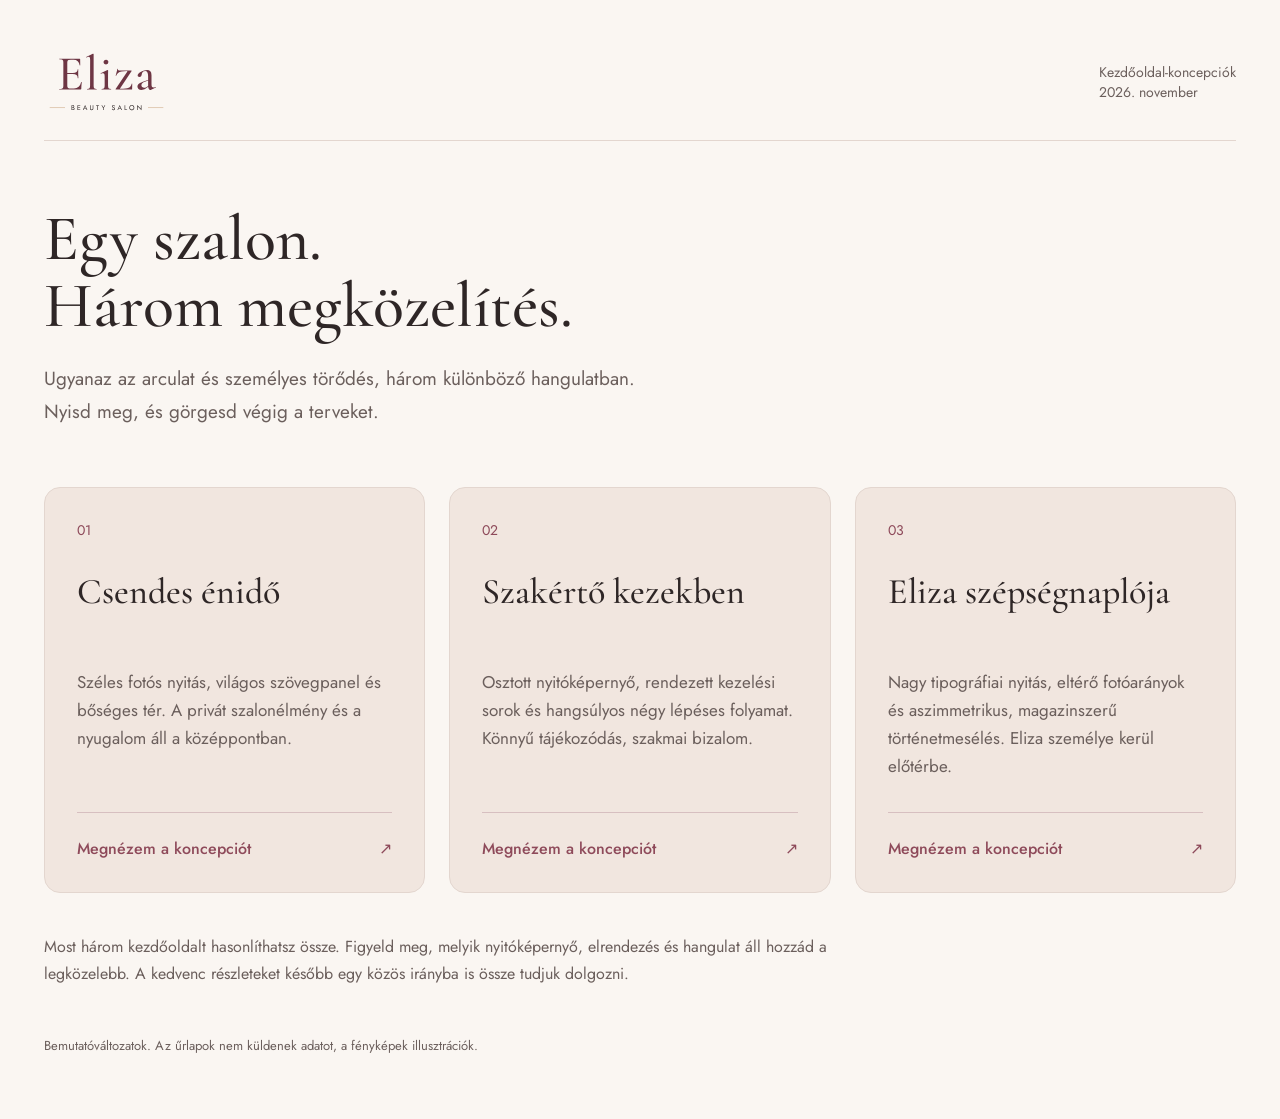
==== index.html @ 1684e40f "Három Eliza kezdőoldal-koncepció és navigátor" ====
<!doctype html><html lang="hu"><head><meta charset="utf-8"><meta name="viewport" content="width=device-width, initial-scale=1"><title>Három koncepció | Eliza Beauty Salon</title><link rel="icon" href="logo/favicon.svg"><link href="https://fonts.googleapis.com/css2?family=Cormorant+Garamond:wght@500;600&family=Jost:wght@400;500&display=swap" rel="stylesheet"><style>*{box-sizing:border-box}body{margin:0;background:#FAF6F2;color:#2E2626;font-family:Jost,Arial,sans-serif}main{max-width:1240px;margin:auto;padding:48px 24px 64px}header{display:flex;align-items:center;justify-content:space-between;border-bottom:1px solid #E3D6CF;padding-bottom:24px;gap:24px}header img{width:125px;height:68px;object-fit:contain}header span{color:#6B5F5C;font-size:14px}.intro{padding:64px 0 40px;max-width:760px}h1,h2{font-family:'Cormorant Garamond',Georgia,serif;font-weight:500}h1{font-size:clamp(42px,5vw,72px);line-height:1.05;margin:0 0 24px}.intro p{font-size:19px;line-height:1.7;color:#6B5F5C;max-width:620px}.grid{display:grid;grid-template-columns:repeat(3,1fr);gap:24px}.concept{display:flex;flex-direction:column;align-items:flex-start;padding:32px;background:#F1E6DF;border:1px solid #E3D6CF;border-radius:16px;text-decoration:none;color:inherit;transition:transform .2s,border-color .2s}.concept:hover{transform:translateY(-5px);border-color:#8E4A5A}.concept:focus-visible{outline:3px solid #8E4A5A;outline-offset:5px}.number{color:#8E4A5A;font-size:14px}.concept h2{font-size:36px;line-height:1.1;min-height:80px;margin:32px 0 16px}.concept p{font-size:17px;line-height:1.65;color:#6B5F5C;margin:0 0 32px}.open{margin-top:auto;color:#8E4A5A;border-top:1px solid #d7bfc0;padding-top:24px;width:100%;display:flex;justify-content:space-between;font-weight:500}.note{margin-top:40px;max-width:790px;font-size:16px;line-height:1.7;color:#6B5F5C}footer{margin-top:48px;font-size:13px;color:#6B5F5C}@media(max-width:760px){main{padding:24px 20px}.grid{grid-template-columns:1fr}.intro{padding:40px 0 24px}.concept h2{min-height:0;margin-top:20px}header span{max-width:150px;text-align:right}}@media(prefers-reduced-motion:reduce){*{transition:none!important}}</style></head><body><main><header><img src="logo/logo.svg" alt="Eliza Beauty Salon"><span>Kezdőoldal-koncepciók<br>2026. november</span></header><section class="intro"><h1>Egy szalon.<br>Három megközelítés.</h1><p>Ugyanaz az arculat és személyes törődés, három különböző hangulatban. Nyisd meg, és görgesd végig a terveket.</p></section><section class="grid" aria-label="A három koncepció"><a class="concept" href="koncepcio-1-csendes-enido.html"><span class="number">01</span><h2>Csendes énidő</h2><p>Széles fotós nyitás, világos szövegpanel és bőséges tér. A privát szalonélmény és a nyugalom áll a középpontban.</p><span class="open">Megnézem a koncepciót <span aria-hidden="true">↗</span></span></a>
<a class="concept" href="koncepcio-2-szakerto-kezekben.html"><span class="number">02</span><h2>Szakértő kezekben</h2><p>Osztott nyitóképernyő, rendezett kezelési sorok és hangsúlyos négy lépéses folyamat. Könnyű tájékozódás, szakmai bizalom.</p><span class="open">Megnézem a koncepciót <span aria-hidden="true">↗</span></span></a>
<a class="concept" href="koncepcio-3-eliza-szepsegnaploja.html"><span class="number">03</span><h2>Eliza szépségnaplója</h2><p>Nagy tipográfiai nyitás, eltérő fotóarányok és aszimmetrikus, magazinszerű történetmesélés. Eliza személye kerül előtérbe.</p><span class="open">Megnézem a koncepciót <span aria-hidden="true">↗</span></span></a></section><p class="note">Most három kezdőoldalt hasonlíthatsz össze. Figyeld meg, melyik nyitóképernyő, elrendezés és hangulat áll hozzád a legközelebb. A kedvenc részleteket később egy közös irányba is össze tudjuk dolgozni.</p><footer>Bemutatóváltozatok. Az űrlapok nem küldenek adatot, a fényképek illusztrációk.</footer></main></body></html>
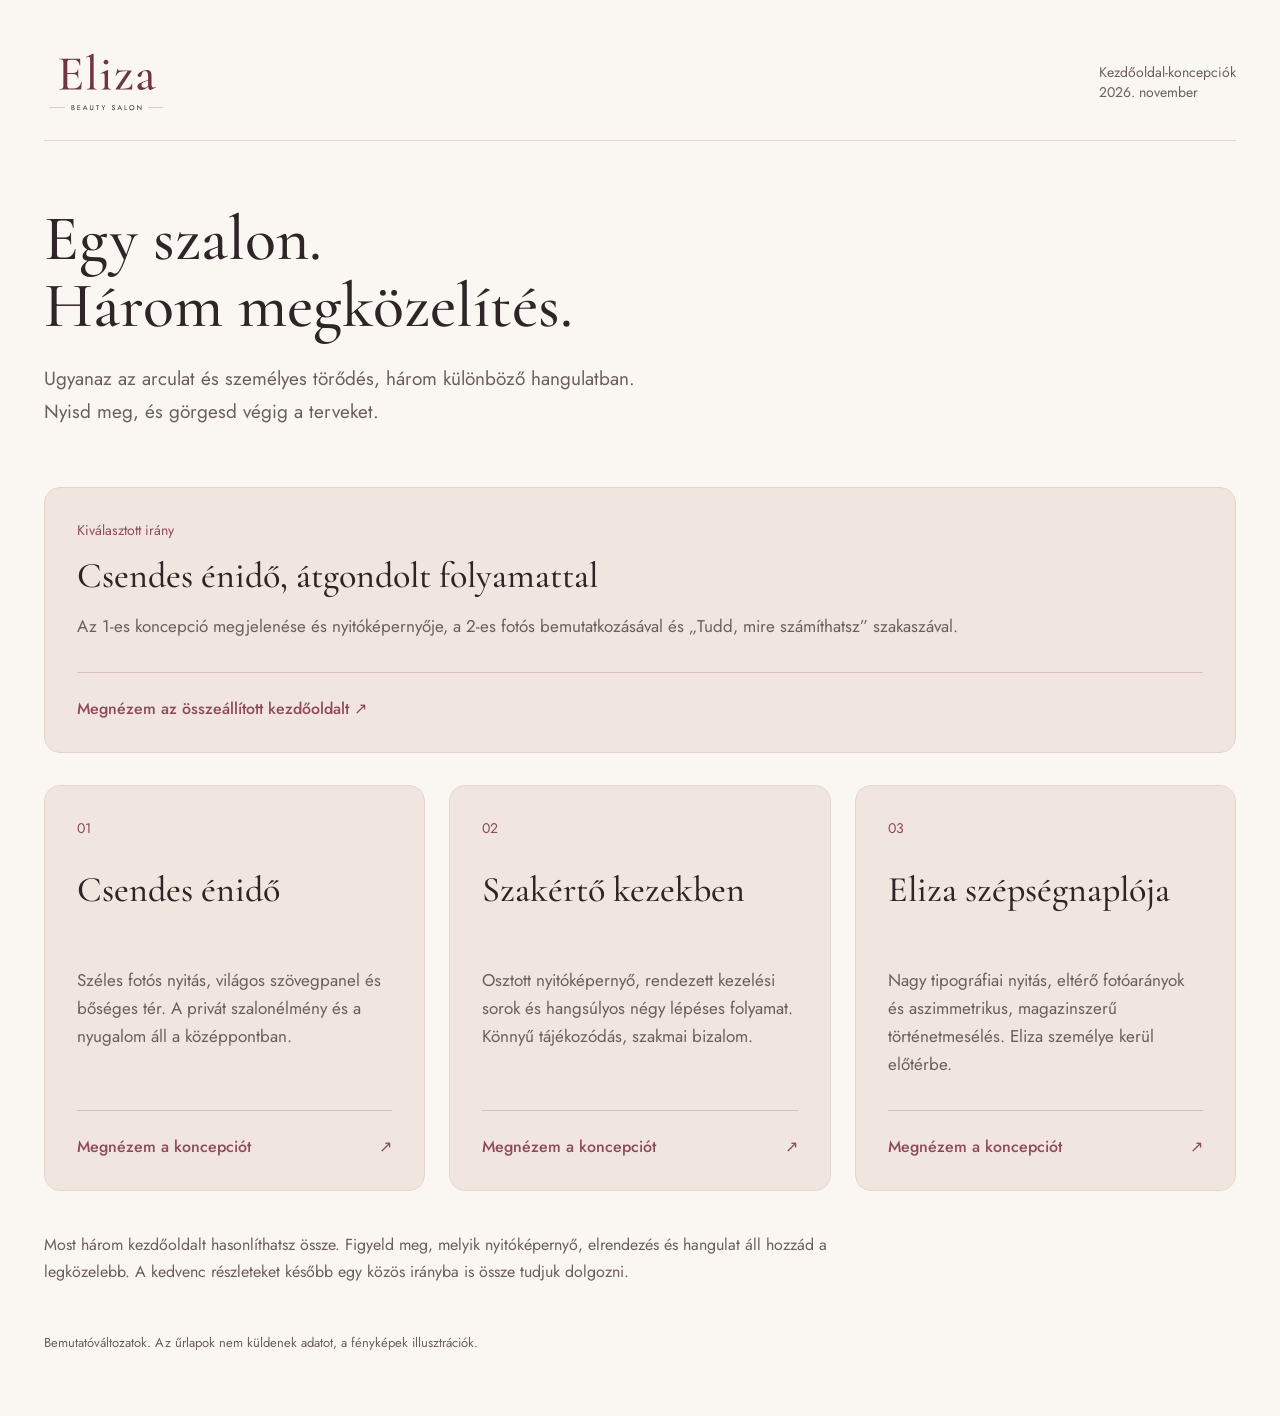
==== commit f181a9c9: "Kiválasztott kezdőoldal: első irány, második bemutatkozás és folyamat" ====
--- a/index.html
+++ b/index.html
@@ -1,3 +1,3 @@
-<!doctype html><html lang="hu"><head><meta charset="utf-8"><meta name="viewport" content="width=device-width, initial-scale=1"><title>Három koncepció | Eliza Beauty Salon</title><link rel="icon" href="logo/favicon.svg"><link href="https://fonts.googleapis.com/css2?family=Cormorant+Garamond:wght@500;600&family=Jost:wght@400;500&display=swap" rel="stylesheet"><style>*{box-sizing:border-box}body{margin:0;background:#FAF6F2;color:#2E2626;font-family:Jost,Arial,sans-serif}main{max-width:1240px;margin:auto;padding:48px 24px 64px}header{display:flex;align-items:center;justify-content:space-between;border-bottom:1px solid #E3D6CF;padding-bottom:24px;gap:24px}header img{width:125px;height:68px;object-fit:contain}header span{color:#6B5F5C;font-size:14px}.intro{padding:64px 0 40px;max-width:760px}h1,h2{font-family:'Cormorant Garamond',Georgia,serif;font-weight:500}h1{font-size:clamp(42px,5vw,72px);line-height:1.05;margin:0 0 24px}.intro p{font-size:19px;line-height:1.7;color:#6B5F5C;max-width:620px}.grid{display:grid;grid-template-columns:repeat(3,1fr);gap:24px}.concept{display:flex;flex-direction:column;align-items:flex-start;padding:32px;background:#F1E6DF;border:1px solid #E3D6CF;border-radius:16px;text-decoration:none;color:inherit;transition:transform .2s,border-color .2s}.concept:hover{transform:translateY(-5px);border-color:#8E4A5A}.concept:focus-visible{outline:3px solid #8E4A5A;outline-offset:5px}.number{color:#8E4A5A;font-size:14px}.concept h2{font-size:36px;line-height:1.1;min-height:80px;margin:32px 0 16px}.concept p{font-size:17px;line-height:1.65;color:#6B5F5C;margin:0 0 32px}.open{margin-top:auto;color:#8E4A5A;border-top:1px solid #d7bfc0;padding-top:24px;width:100%;display:flex;justify-content:space-between;font-weight:500}.note{margin-top:40px;max-width:790px;font-size:16px;line-height:1.7;color:#6B5F5C}footer{margin-top:48px;font-size:13px;color:#6B5F5C}@media(max-width:760px){main{padding:24px 20px}.grid{grid-template-columns:1fr}.intro{padding:40px 0 24px}.concept h2{min-height:0;margin-top:20px}header span{max-width:150px;text-align:right}}@media(prefers-reduced-motion:reduce){*{transition:none!important}}</style></head><body><main><header><img src="logo/logo.svg" alt="Eliza Beauty Salon"><span>Kezdőoldal-koncepciók<br>2026. november</span></header><section class="intro"><h1>Egy szalon.<br>Három megközelítés.</h1><p>Ugyanaz az arculat és személyes törődés, három különböző hangulatban. Nyisd meg, és görgesd végig a terveket.</p></section><section class="grid" aria-label="A három koncepció"><a class="concept" href="koncepcio-1-csendes-enido.html"><span class="number">01</span><h2>Csendes énidő</h2><p>Széles fotós nyitás, világos szövegpanel és bőséges tér. A privát szalonélmény és a nyugalom áll a középpontban.</p><span class="open">Megnézem a koncepciót <span aria-hidden="true">↗</span></span></a>
+<!doctype html><html lang="hu"><head><meta charset="utf-8"><meta name="viewport" content="width=device-width, initial-scale=1"><title>Három koncepció | Eliza Beauty Salon</title><link rel="icon" href="logo/favicon.svg"><link href="https://fonts.googleapis.com/css2?family=Cormorant+Garamond:wght@500;600&family=Jost:wght@400;500&display=swap" rel="stylesheet"><style>*{box-sizing:border-box}body{margin:0;background:#FAF6F2;color:#2E2626;font-family:Jost,Arial,sans-serif}main{max-width:1240px;margin:auto;padding:48px 24px 64px}header{display:flex;align-items:center;justify-content:space-between;border-bottom:1px solid #E3D6CF;padding-bottom:24px;gap:24px}header img{width:125px;height:68px;object-fit:contain}header span{color:#6B5F5C;font-size:14px}.intro{padding:64px 0 40px;max-width:760px}h1,h2{font-family:'Cormorant Garamond',Georgia,serif;font-weight:500}h1{font-size:clamp(42px,5vw,72px);line-height:1.05;margin:0 0 24px}.intro p{font-size:19px;line-height:1.7;color:#6B5F5C;max-width:620px}.grid{display:grid;grid-template-columns:repeat(3,1fr);gap:24px}.concept{display:flex;flex-direction:column;align-items:flex-start;padding:32px;background:#F1E6DF;border:1px solid #E3D6CF;border-radius:16px;text-decoration:none;color:inherit;transition:transform .2s,border-color .2s}.concept:hover{transform:translateY(-5px);border-color:#8E4A5A}.concept:focus-visible{outline:3px solid #8E4A5A;outline-offset:5px}.number{color:#8E4A5A;font-size:14px}.concept h2{font-size:36px;line-height:1.1;min-height:80px;margin:32px 0 16px}.concept p{font-size:17px;line-height:1.65;color:#6B5F5C;margin:0 0 32px}.open{margin-top:auto;color:#8E4A5A;border-top:1px solid #d7bfc0;padding-top:24px;width:100%;display:flex;justify-content:space-between;font-weight:500}.note{margin-top:40px;max-width:790px;font-size:16px;line-height:1.7;color:#6B5F5C}footer{margin-top:48px;font-size:13px;color:#6B5F5C}@media(max-width:760px){main{padding:24px 20px}.grid{grid-template-columns:1fr}.intro{padding:40px 0 24px}.concept h2{min-height:0;margin-top:20px}header span{max-width:150px;text-align:right}}@media(prefers-reduced-motion:reduce){*{transition:none!important}}</style></head><body><main><header><img src="logo/logo.svg" alt="Eliza Beauty Salon"><span>Kezdőoldal-koncepciók<br>2026. november</span></header><section class="intro"><h1>Egy szalon.<br>Három megközelítés.</h1><p>Ugyanaz az arculat és személyes törődés, három különböző hangulatban. Nyisd meg, és görgesd végig a terveket.</p></section><a class="concept" style="margin-bottom:32px" href="kivalasztott-kezdooldal.html"><span class="number">Kiválasztott irány</span><h2 style="min-height:0;margin:16px 0">Csendes énidő, átgondolt folyamattal</h2><p>Az 1-es koncepció megjelenése és nyitóképernyője, a 2-es fotós bemutatkozásával és „Tudd, mire számíthatsz” szakaszával.</p><span class="open">Megnézem az összeállított kezdőoldalt ↗</span></a><section class="grid" aria-label="A három koncepció"><a class="concept" href="koncepcio-1-csendes-enido.html"><span class="number">01</span><h2>Csendes énidő</h2><p>Széles fotós nyitás, világos szövegpanel és bőséges tér. A privát szalonélmény és a nyugalom áll a középpontban.</p><span class="open">Megnézem a koncepciót <span aria-hidden="true">↗</span></span></a>
 <a class="concept" href="koncepcio-2-szakerto-kezekben.html"><span class="number">02</span><h2>Szakértő kezekben</h2><p>Osztott nyitóképernyő, rendezett kezelési sorok és hangsúlyos négy lépéses folyamat. Könnyű tájékozódás, szakmai bizalom.</p><span class="open">Megnézem a koncepciót <span aria-hidden="true">↗</span></span></a>
 <a class="concept" href="koncepcio-3-eliza-szepsegnaploja.html"><span class="number">03</span><h2>Eliza szépségnaplója</h2><p>Nagy tipográfiai nyitás, eltérő fotóarányok és aszimmetrikus, magazinszerű történetmesélés. Eliza személye kerül előtérbe.</p><span class="open">Megnézem a koncepciót <span aria-hidden="true">↗</span></span></a></section><p class="note">Most három kezdőoldalt hasonlíthatsz össze. Figyeld meg, melyik nyitóképernyő, elrendezés és hangulat áll hozzád a legközelebb. A kedvenc részleteket később egy közös irányba is össze tudjuk dolgozni.</p><footer>Bemutatóváltozatok. Az űrlapok nem küldenek adatot, a fényképek illusztrációk.</footer></main></body></html>
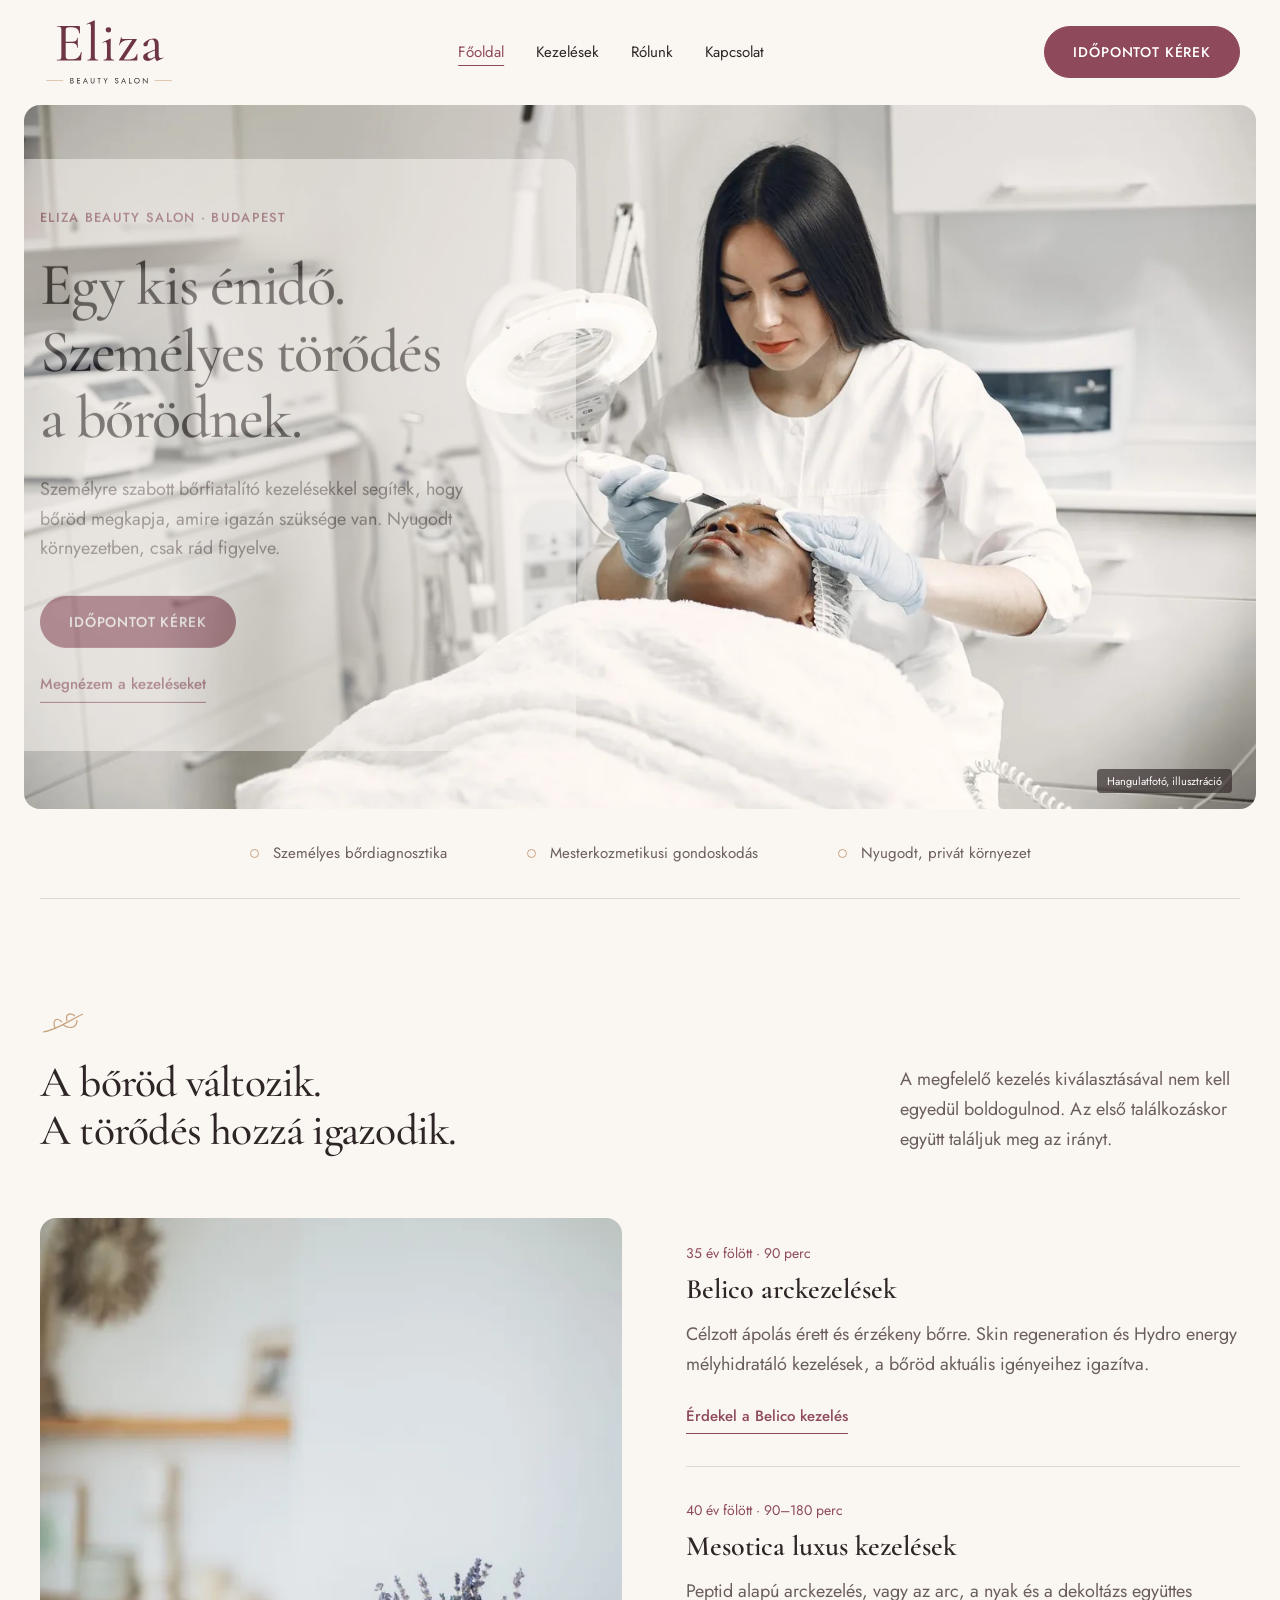
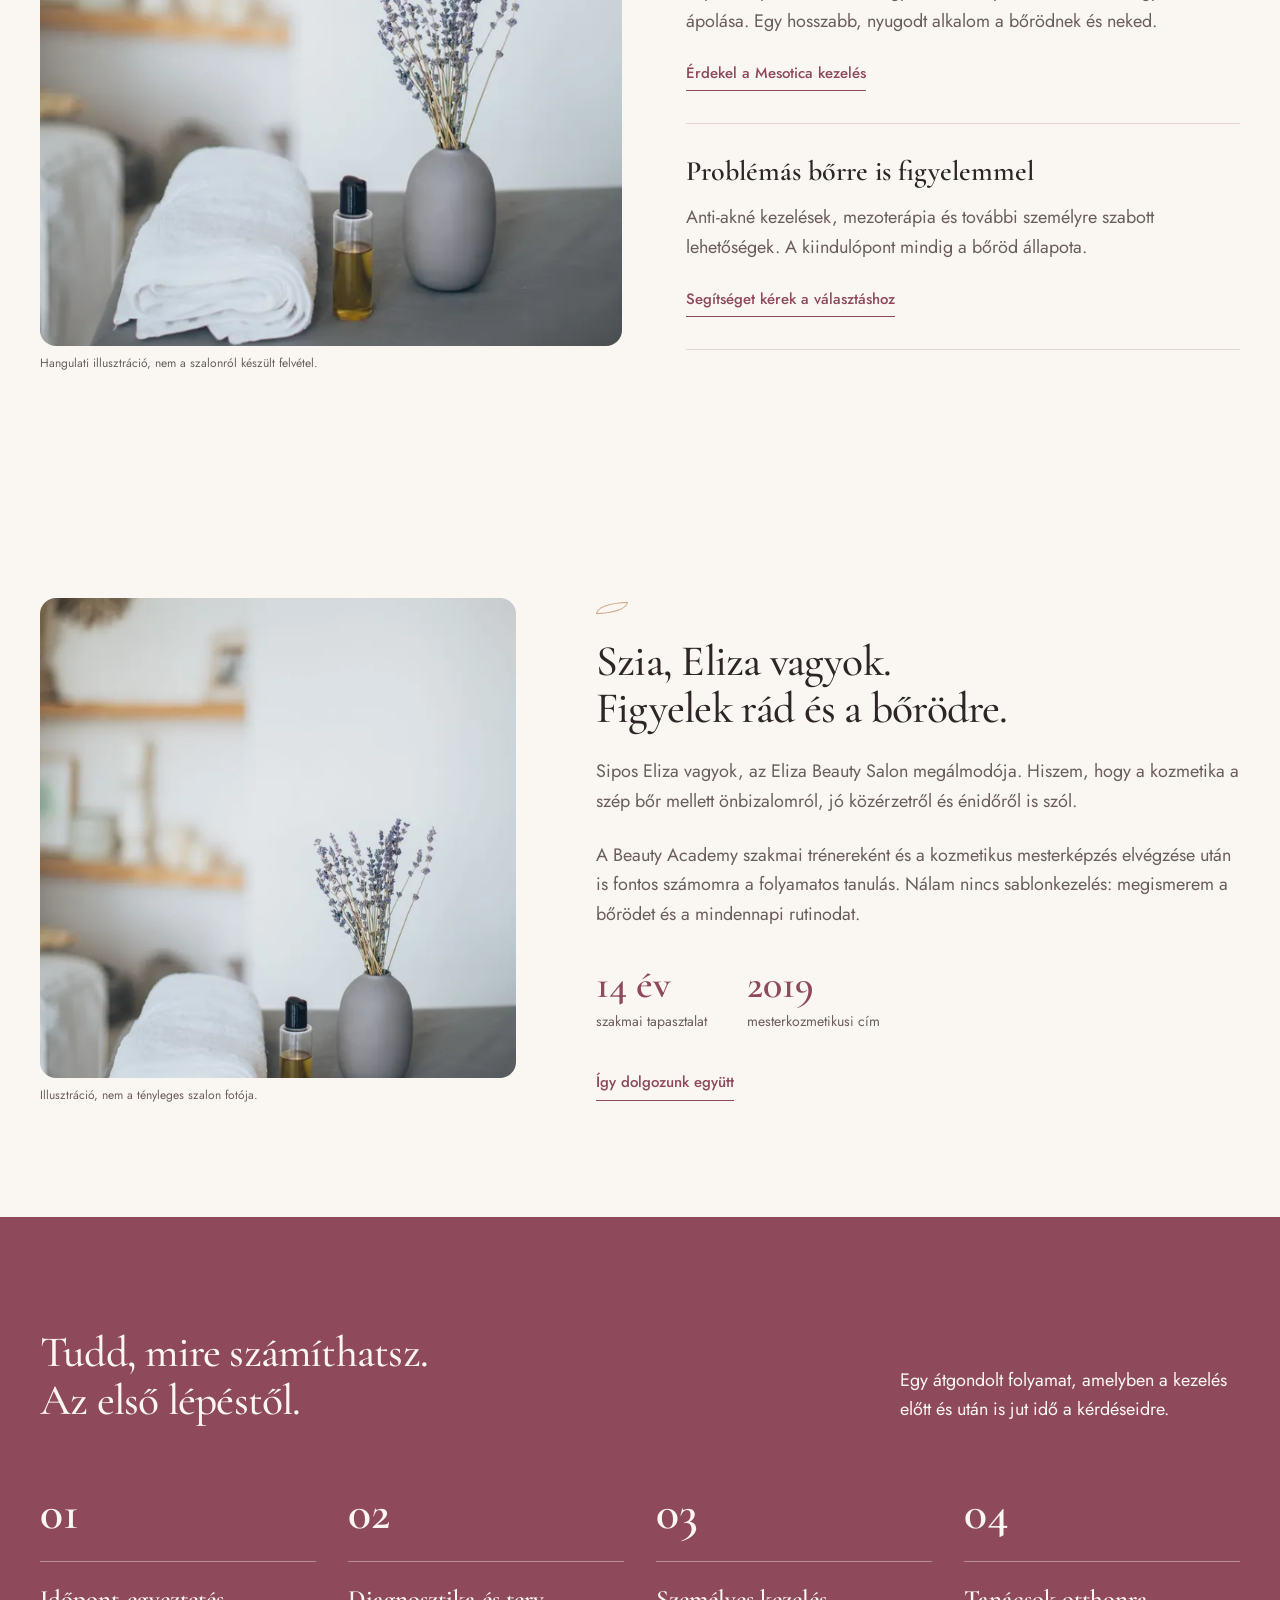
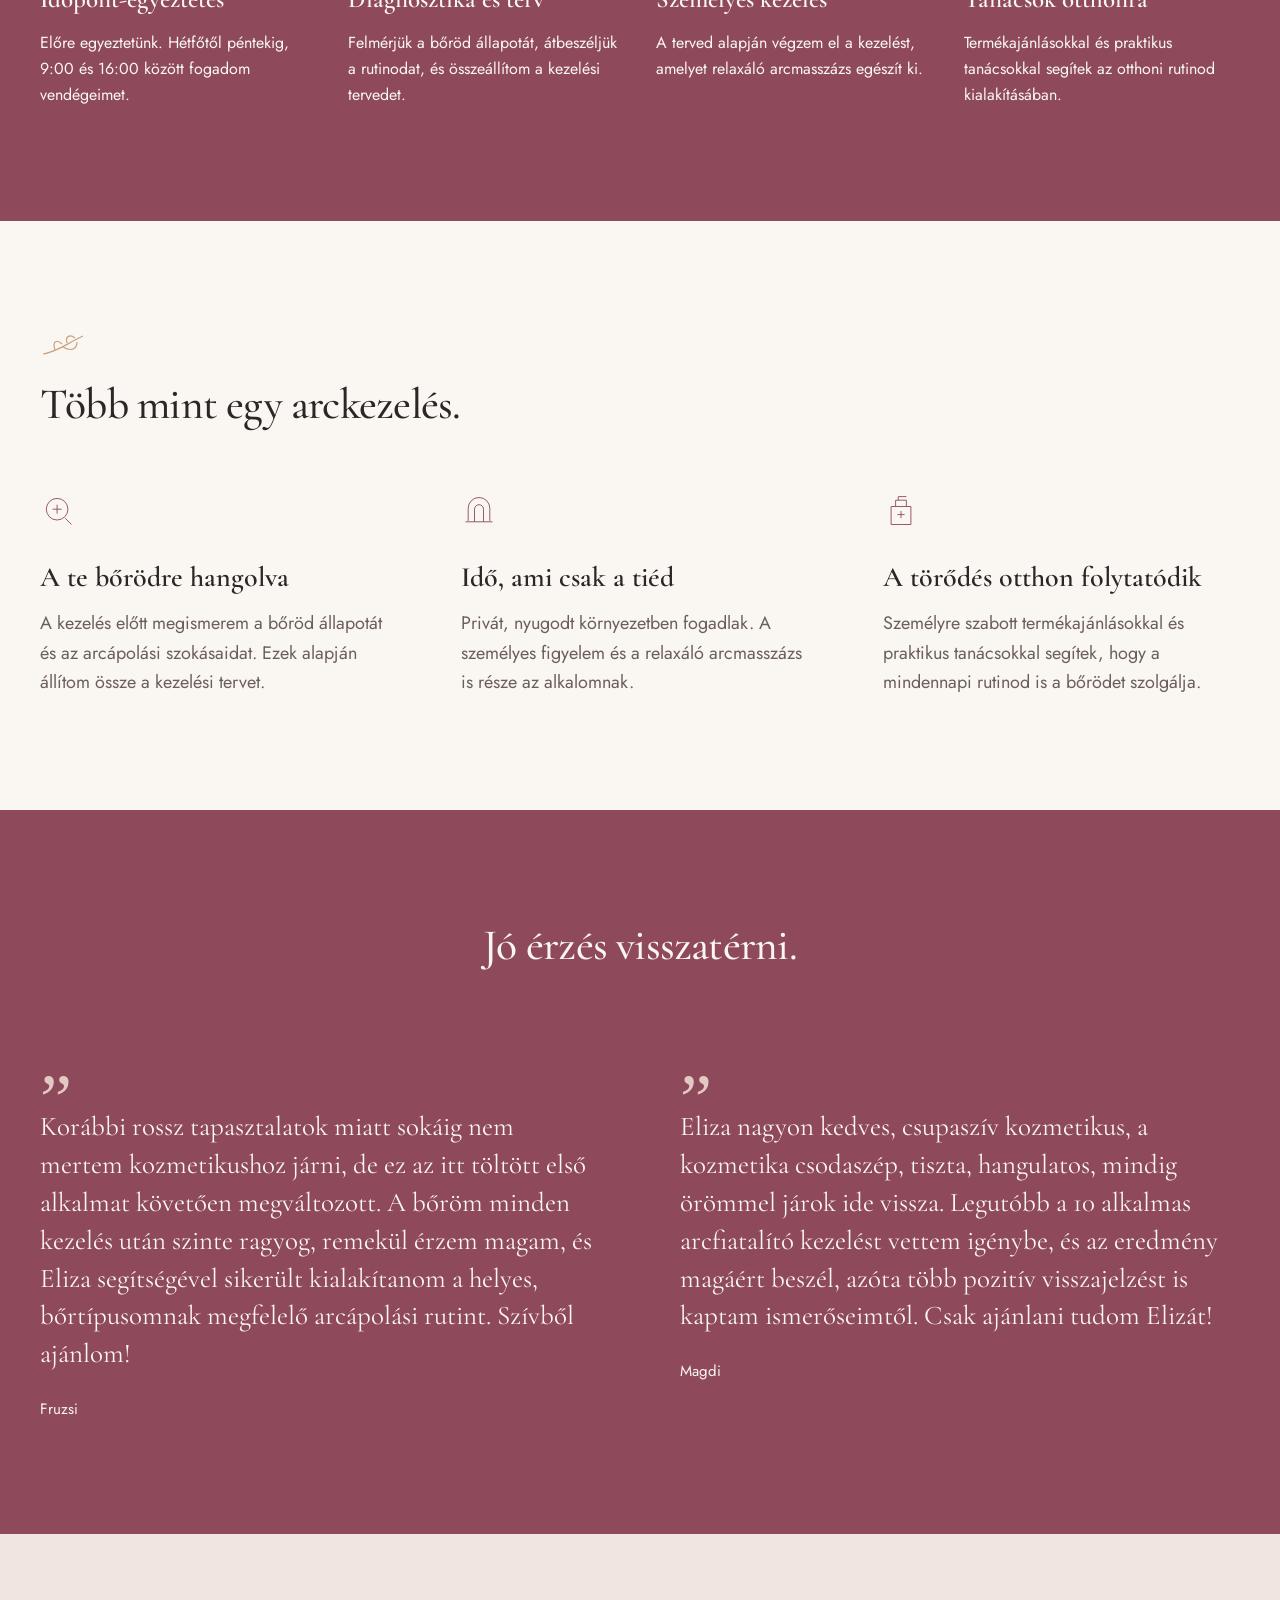
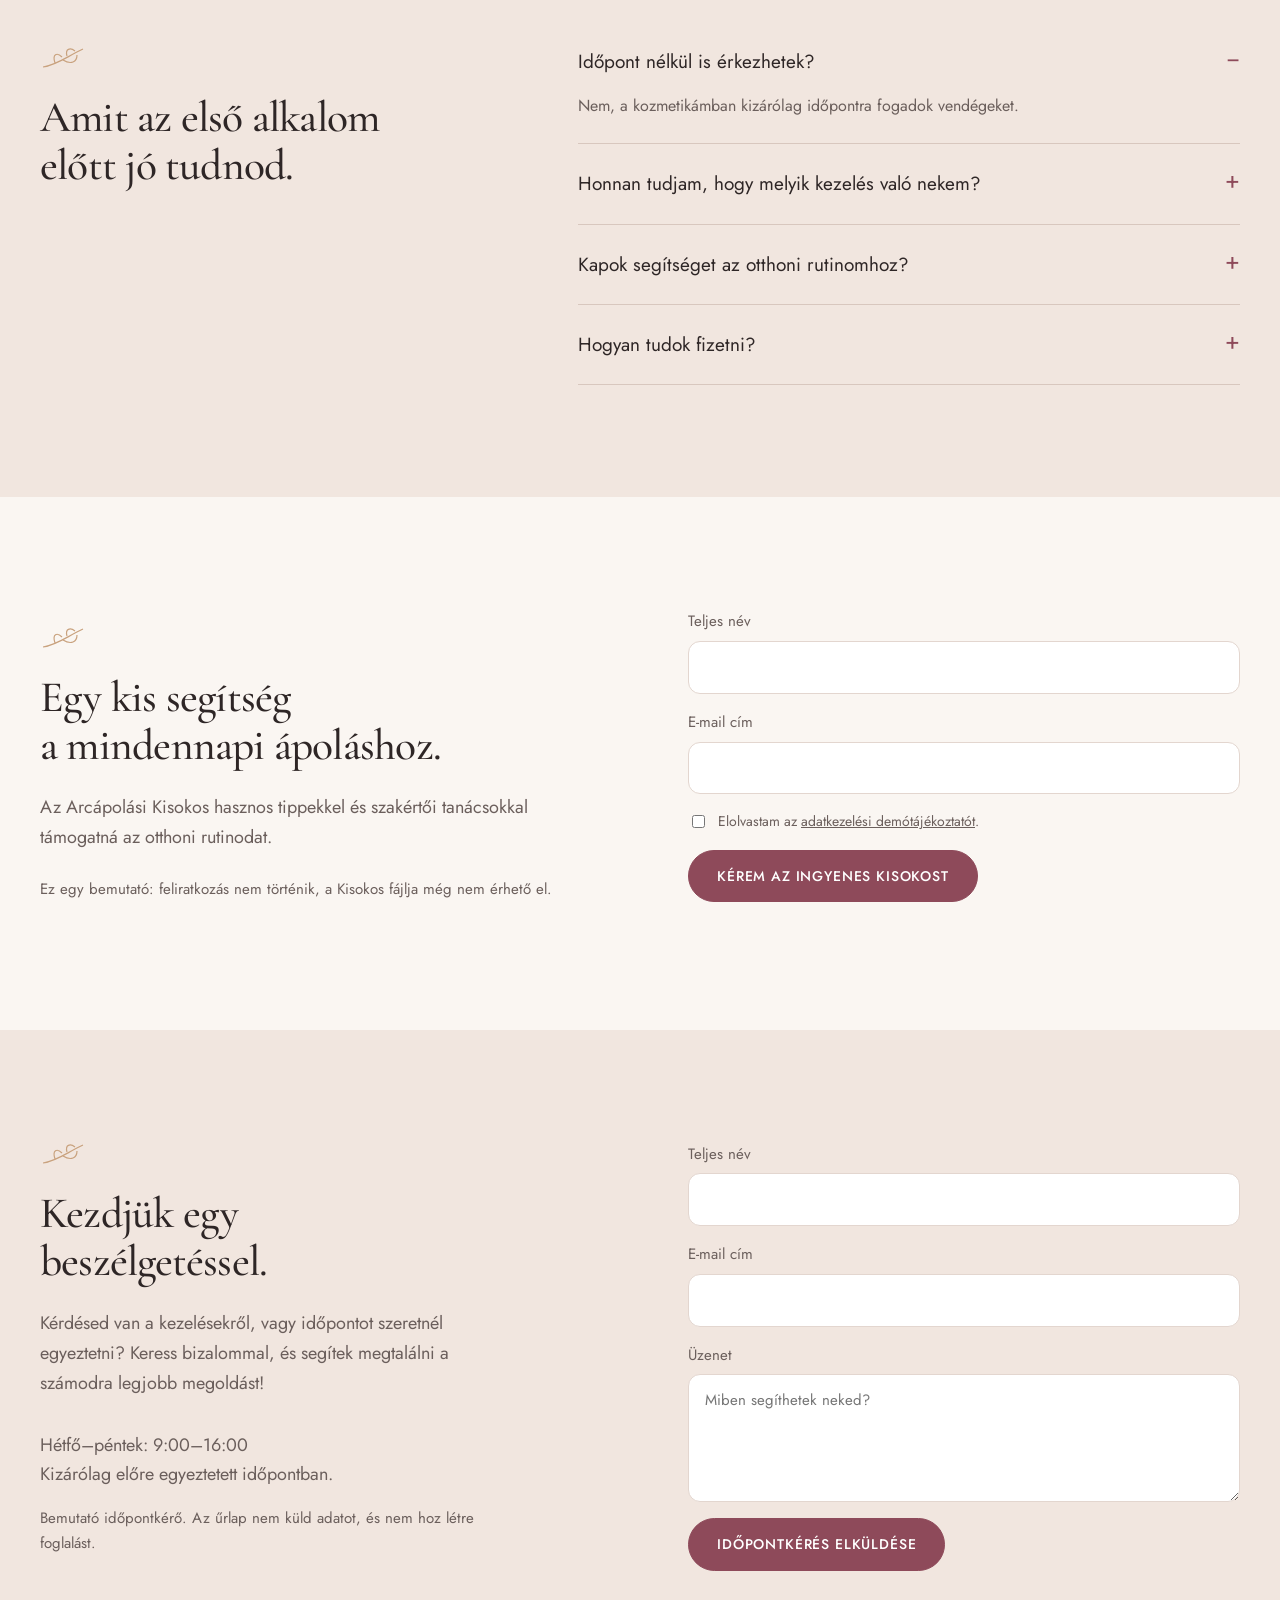
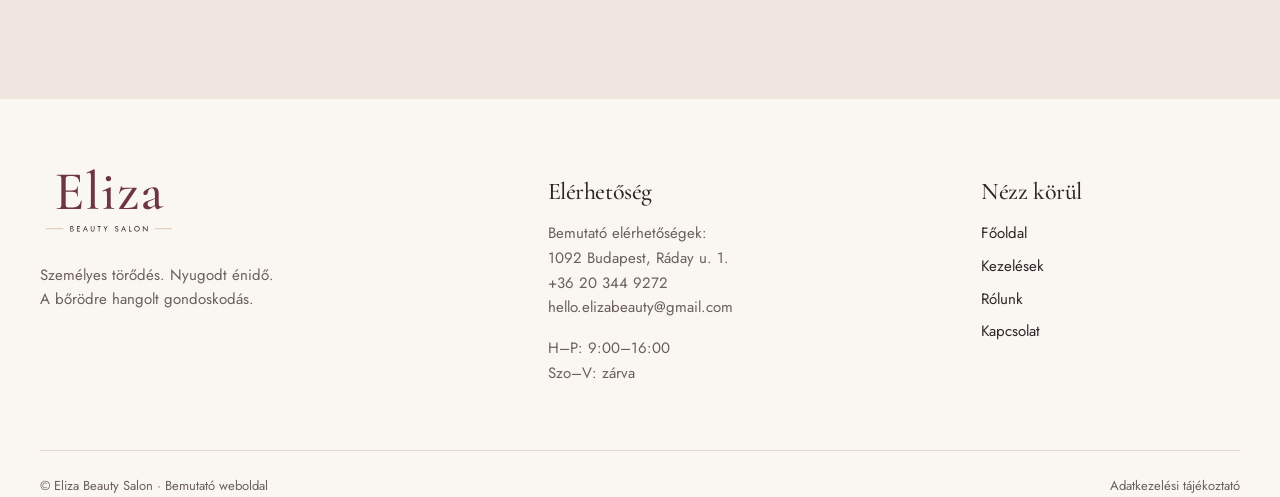
==== commit 45f7ad4a: "Teljes demóoldal: kezelések, rólunk, kapcsolat és adatkezelés" ====
--- a/index.html
+++ b/index.html
@@ -1,3 +1 @@
-<!doctype html><html lang="hu"><head><meta charset="utf-8"><meta name="viewport" content="width=device-width, initial-scale=1"><title>Három koncepció | Eliza Beauty Salon</title><link rel="icon" href="logo/favicon.svg"><link href="https://fonts.googleapis.com/css2?family=Cormorant+Garamond:wght@500;600&family=Jost:wght@400;500&display=swap" rel="stylesheet"><style>*{box-sizing:border-box}body{margin:0;background:#FAF6F2;color:#2E2626;font-family:Jost,Arial,sans-serif}main{max-width:1240px;margin:auto;padding:48px 24px 64px}header{display:flex;align-items:center;justify-content:space-between;border-bottom:1px solid #E3D6CF;padding-bottom:24px;gap:24px}header img{width:125px;height:68px;object-fit:contain}header span{color:#6B5F5C;font-size:14px}.intro{padding:64px 0 40px;max-width:760px}h1,h2{font-family:'Cormorant Garamond',Georgia,serif;font-weight:500}h1{font-size:clamp(42px,5vw,72px);line-height:1.05;margin:0 0 24px}.intro p{font-size:19px;line-height:1.7;color:#6B5F5C;max-width:620px}.grid{display:grid;grid-template-columns:repeat(3,1fr);gap:24px}.concept{display:flex;flex-direction:column;align-items:flex-start;padding:32px;background:#F1E6DF;border:1px solid #E3D6CF;border-radius:16px;text-decoration:none;color:inherit;transition:transform .2s,border-color .2s}.concept:hover{transform:translateY(-5px);border-color:#8E4A5A}.concept:focus-visible{outline:3px solid #8E4A5A;outline-offset:5px}.number{color:#8E4A5A;font-size:14px}.concept h2{font-size:36px;line-height:1.1;min-height:80px;margin:32px 0 16px}.concept p{font-size:17px;line-height:1.65;color:#6B5F5C;margin:0 0 32px}.open{margin-top:auto;color:#8E4A5A;border-top:1px solid #d7bfc0;padding-top:24px;width:100%;display:flex;justify-content:space-between;font-weight:500}.note{margin-top:40px;max-width:790px;font-size:16px;line-height:1.7;color:#6B5F5C}footer{margin-top:48px;font-size:13px;color:#6B5F5C}@media(max-width:760px){main{padding:24px 20px}.grid{grid-template-columns:1fr}.intro{padding:40px 0 24px}.concept h2{min-height:0;margin-top:20px}header span{max-width:150px;text-align:right}}@media(prefers-reduced-motion:reduce){*{transition:none!important}}</style></head><body><main><header><img src="logo/logo.svg" alt="Eliza Beauty Salon"><span>Kezdőoldal-koncepciók<br>2026. november</span></header><section class="intro"><h1>Egy szalon.<br>Három megközelítés.</h1><p>Ugyanaz az arculat és személyes törődés, három különböző hangulatban. Nyisd meg, és görgesd végig a terveket.</p></section><a class="concept" style="margin-bottom:32px" href="kivalasztott-kezdooldal.html"><span class="number">Kiválasztott irány</span><h2 style="min-height:0;margin:16px 0">Csendes énidő, átgondolt folyamattal</h2><p>Az 1-es koncepció megjelenése és nyitóképernyője, a 2-es fotós bemutatkozásával és „Tudd, mire számíthatsz” szakaszával.</p><span class="open">Megnézem az összeállított kezdőoldalt ↗</span></a><section class="grid" aria-label="A három koncepció"><a class="concept" href="koncepcio-1-csendes-enido.html"><span class="number">01</span><h2>Csendes énidő</h2><p>Széles fotós nyitás, világos szövegpanel és bőséges tér. A privát szalonélmény és a nyugalom áll a középpontban.</p><span class="open">Megnézem a koncepciót <span aria-hidden="true">↗</span></span></a>
-<a class="concept" href="koncepcio-2-szakerto-kezekben.html"><span class="number">02</span><h2>Szakértő kezekben</h2><p>Osztott nyitóképernyő, rendezett kezelési sorok és hangsúlyos négy lépéses folyamat. Könnyű tájékozódás, szakmai bizalom.</p><span class="open">Megnézem a koncepciót <span aria-hidden="true">↗</span></span></a>
-<a class="concept" href="koncepcio-3-eliza-szepsegnaploja.html"><span class="number">03</span><h2>Eliza szépségnaplója</h2><p>Nagy tipográfiai nyitás, eltérő fotóarányok és aszimmetrikus, magazinszerű történetmesélés. Eliza személye kerül előtérbe.</p><span class="open">Megnézem a koncepciót <span aria-hidden="true">↗</span></span></a></section><p class="note">Most három kezdőoldalt hasonlíthatsz össze. Figyeld meg, melyik nyitóképernyő, elrendezés és hangulat áll hozzád a legközelebb. A kedvenc részleteket később egy közös irányba is össze tudjuk dolgozni.</p><footer>Bemutatóváltozatok. Az űrlapok nem küldenek adatot, a fényképek illusztrációk.</footer></main></body></html>
+<!doctype html><html lang="hu"><head><meta charset="utf-8"><meta name="viewport" content="width=device-width,initial-scale=1"><title>Eliza Beauty Salon</title><meta http-equiv="refresh" content="0;url=public/index.html"></head><body><a href="public/index.html">Az Eliza Beauty Salon weboldala</a> · <a href="koncepciok.html">Korábbi koncepciók</a></body></html>
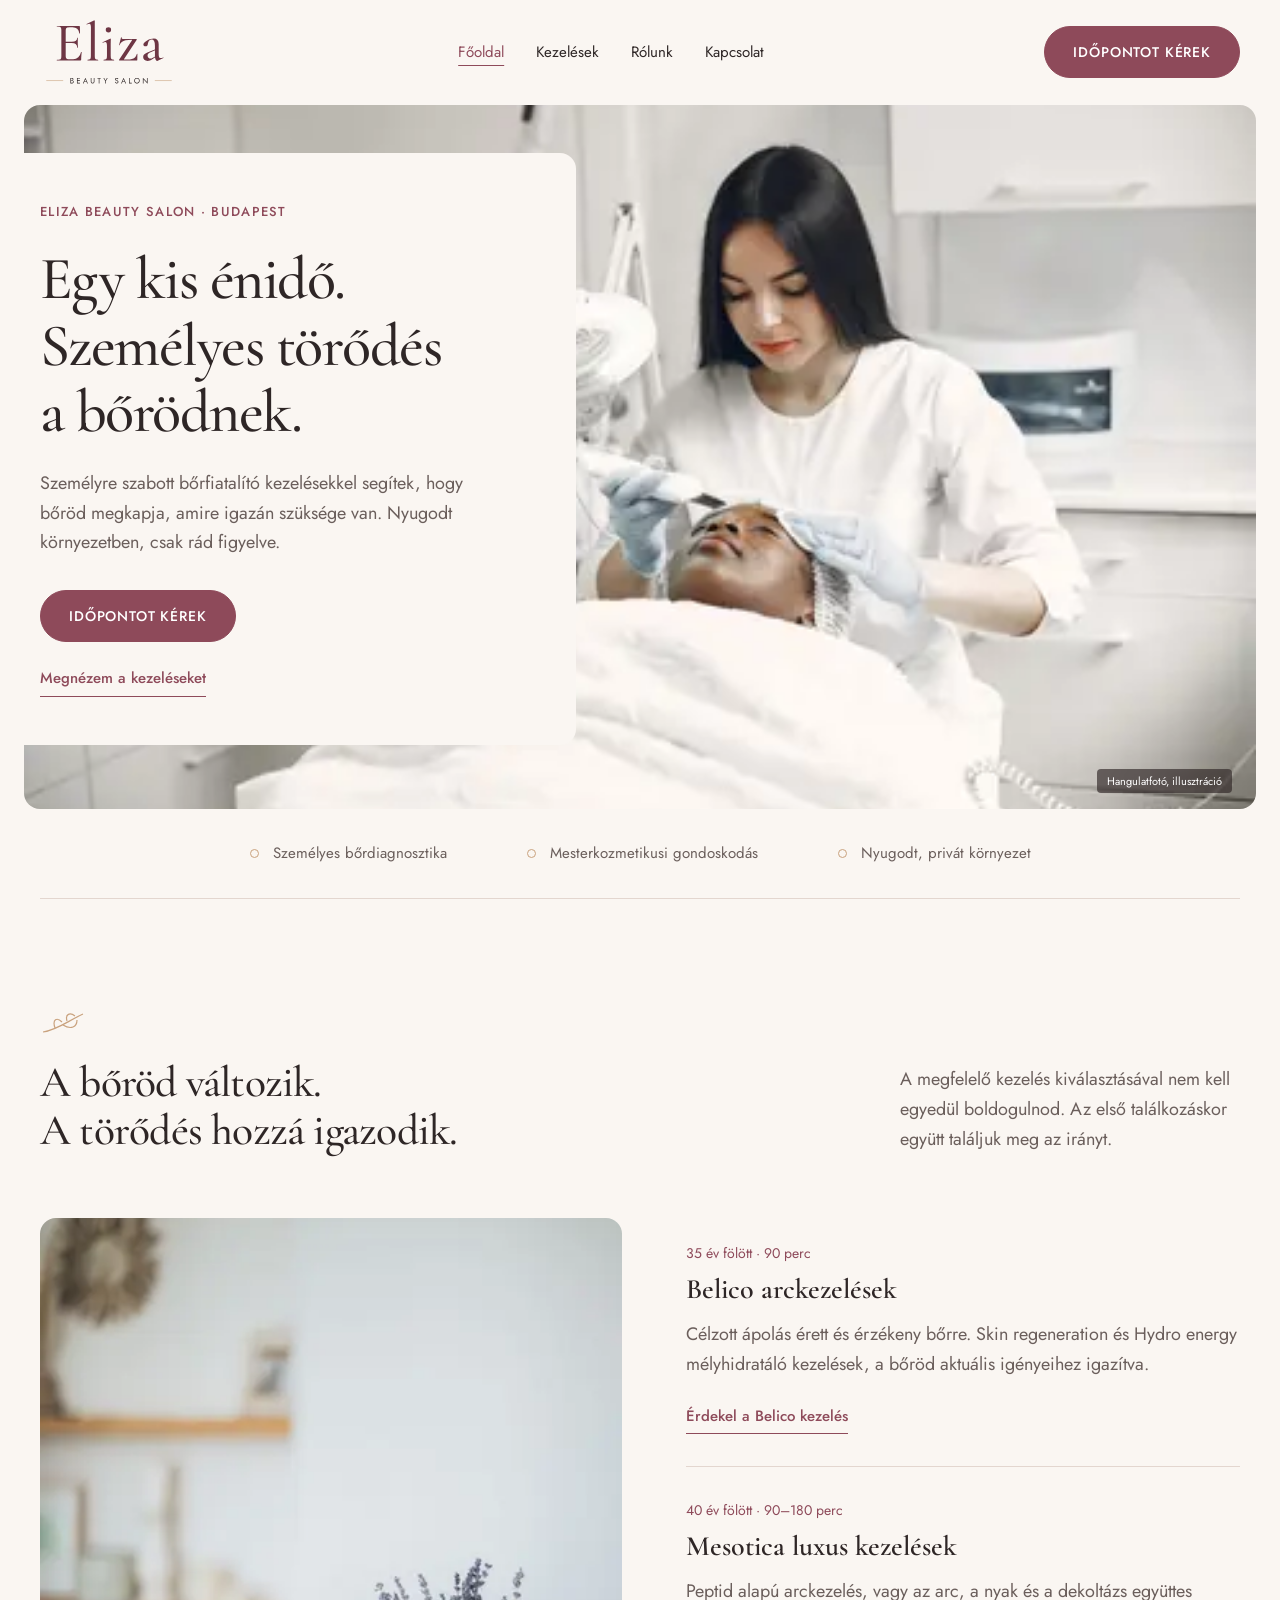
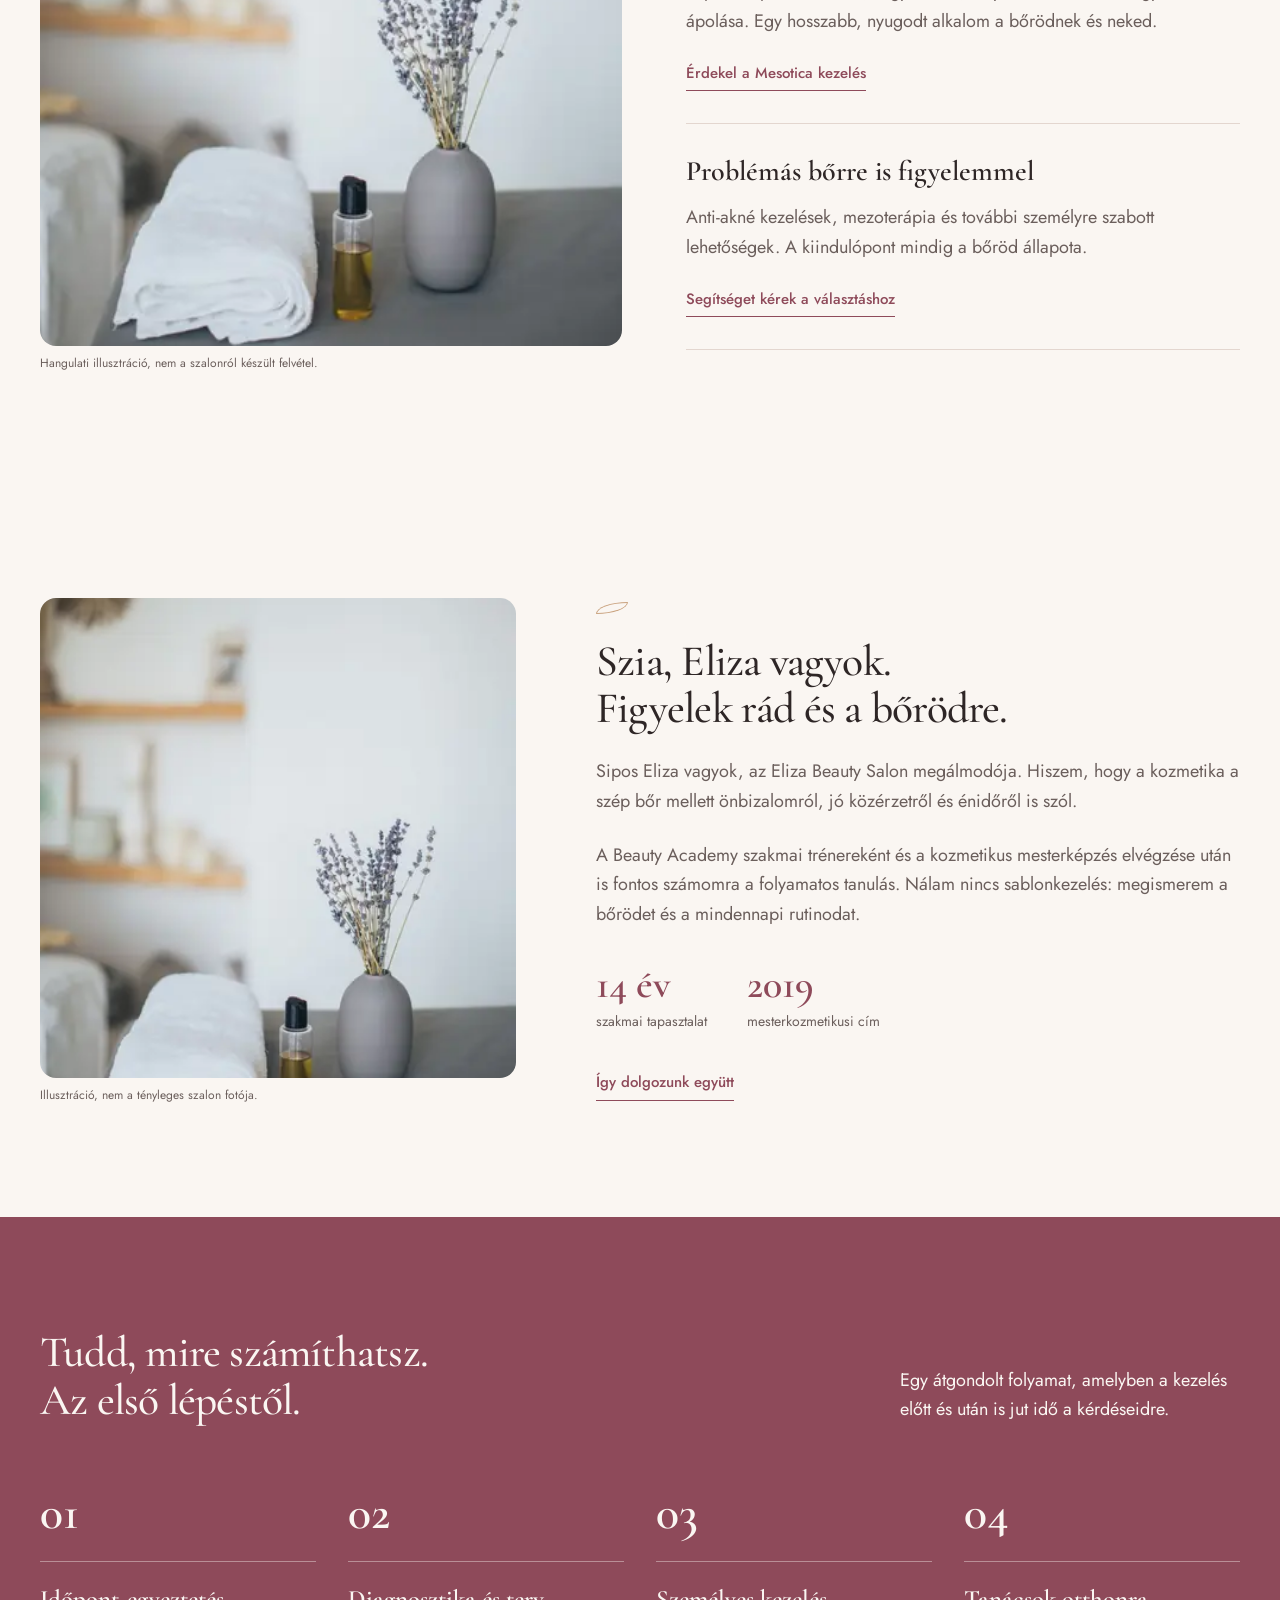
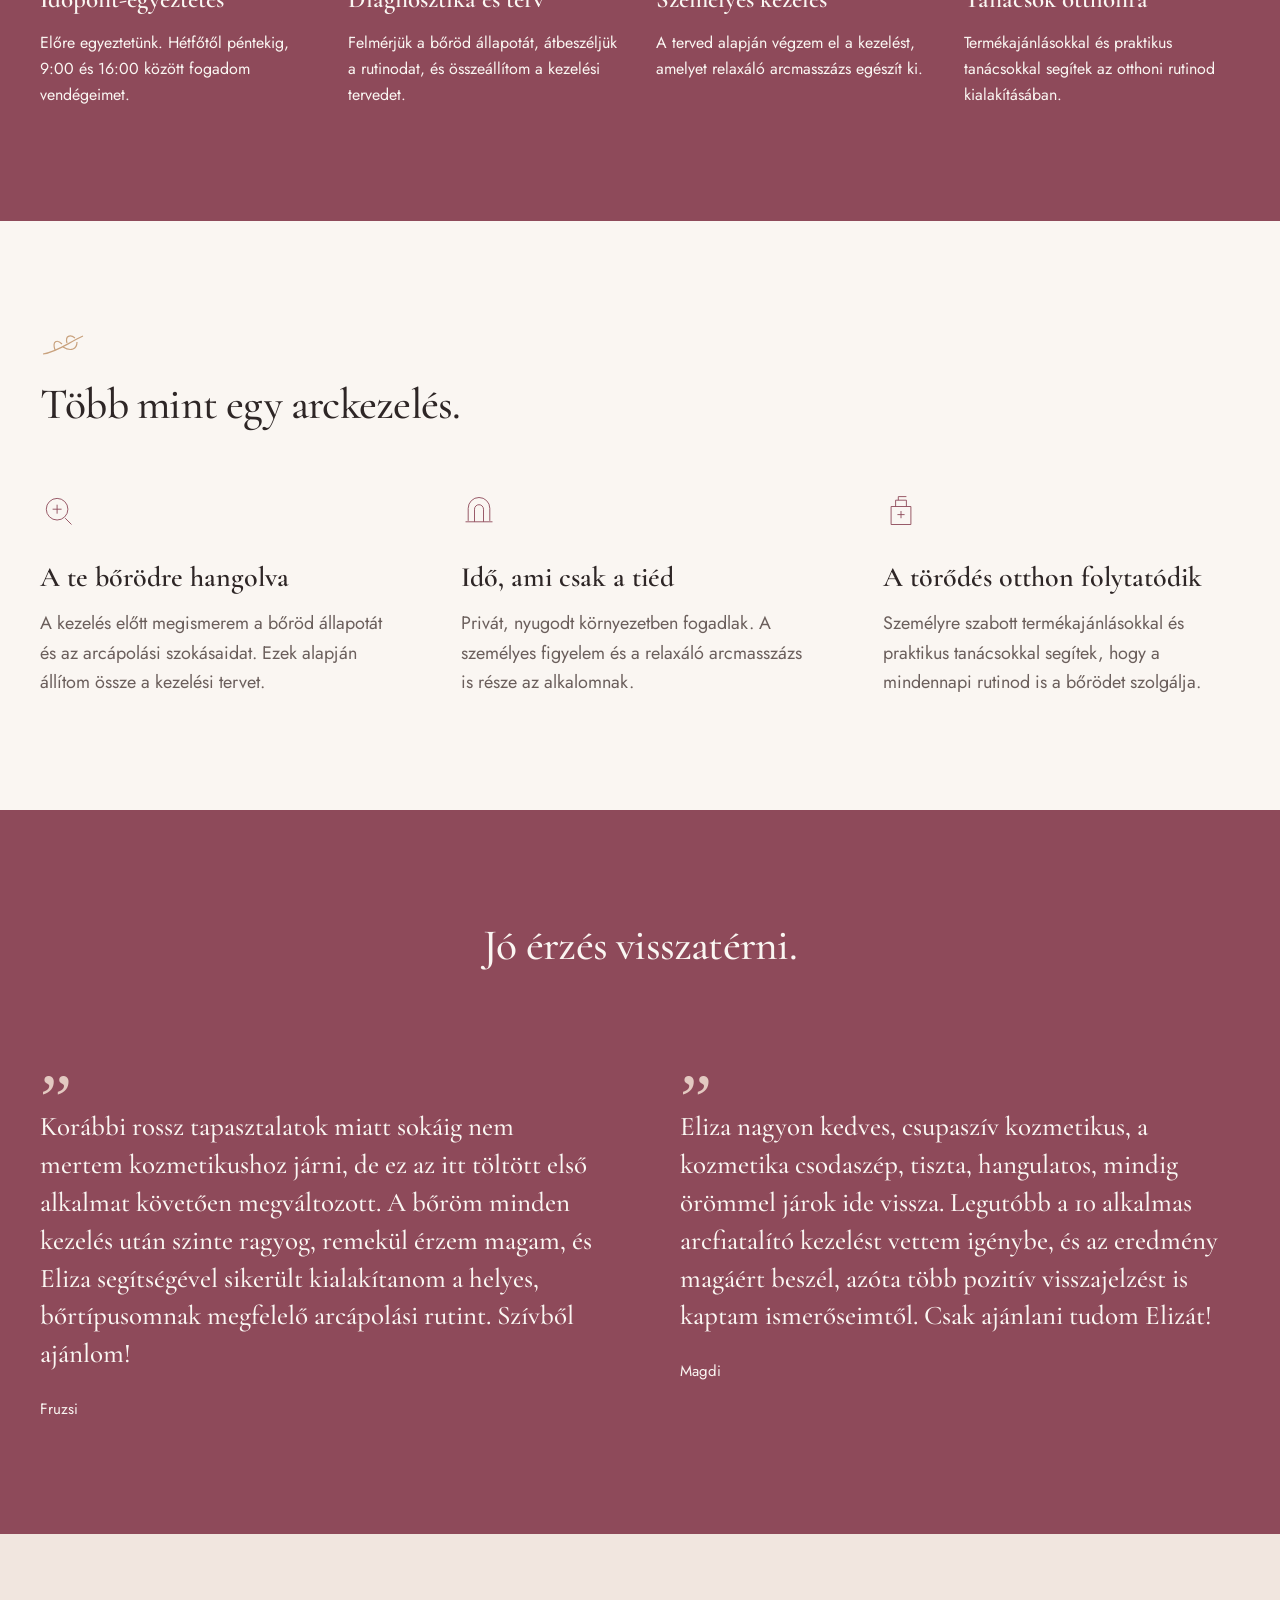
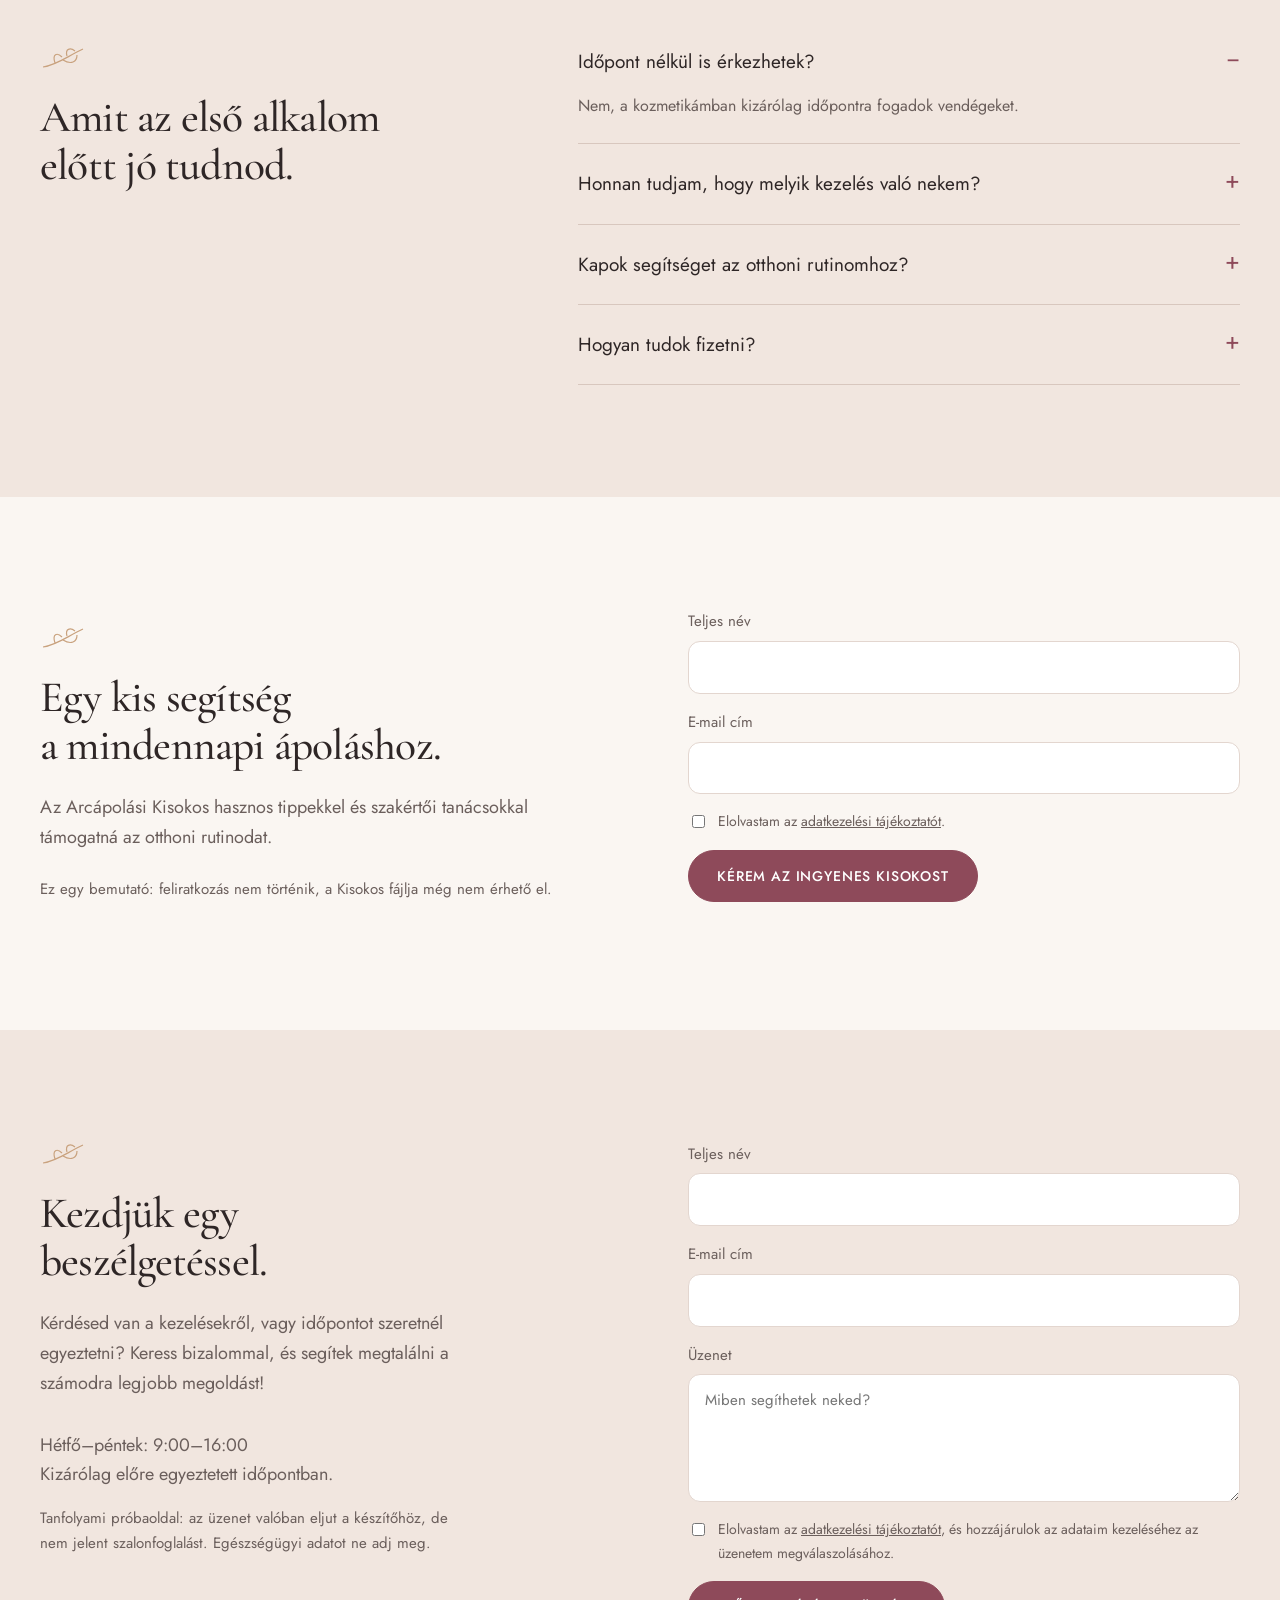
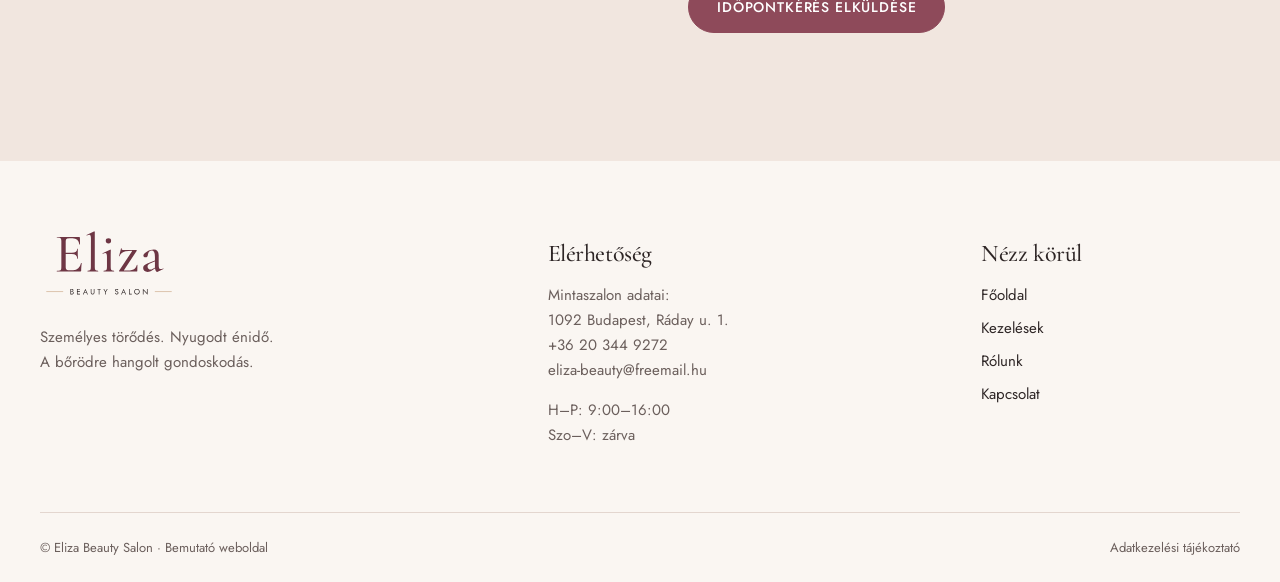
==== commit 4172f593: "chore: regi koncepciok eltavolitasa es forrasok formazasa" ====
--- a/index.html
+++ b/index.html
@@ -1 +1,13 @@
-<!doctype html><html lang="hu"><head><meta charset="utf-8"><meta name="viewport" content="width=device-width,initial-scale=1"><title>Eliza Beauty Salon</title><meta http-equiv="refresh" content="0;url=public/index.html"></head><body><a href="public/index.html">Az Eliza Beauty Salon weboldala</a> · <a href="koncepciok.html">Korábbi koncepciók</a></body></html>+<!doctype html>
+<html lang="hu">
+  <head>
+    <meta charset="utf-8" />
+    <meta name="viewport" content="width=device-width,initial-scale=1" />
+    <title>Eliza Beauty Salon</title>
+    <meta http-equiv="refresh" content="0;url=public/index.html" />
+  </head>
+  <body>
+    <a href="public/index.html">Az Eliza Beauty Salon weboldala</a> ·
+    <a href="koncepciok.html">Korábbi koncepciók</a>
+  </body>
+</html>
